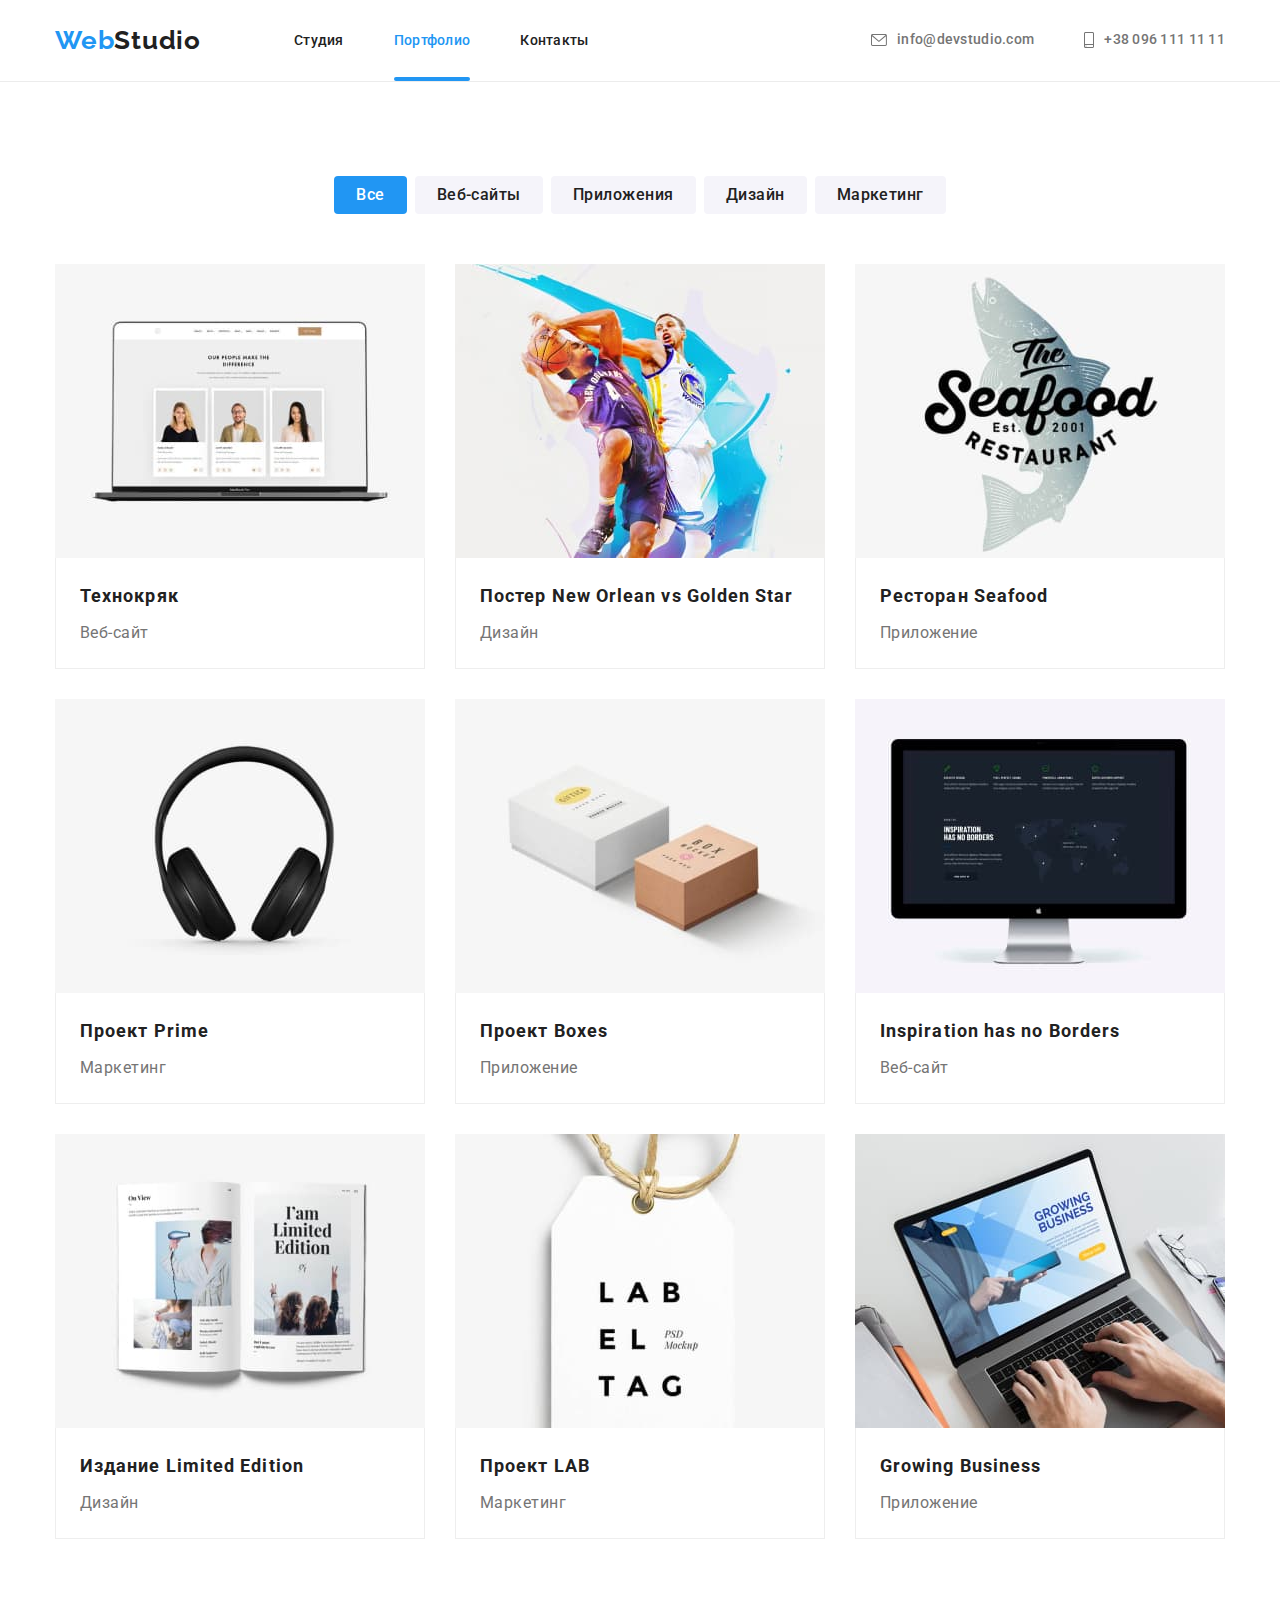
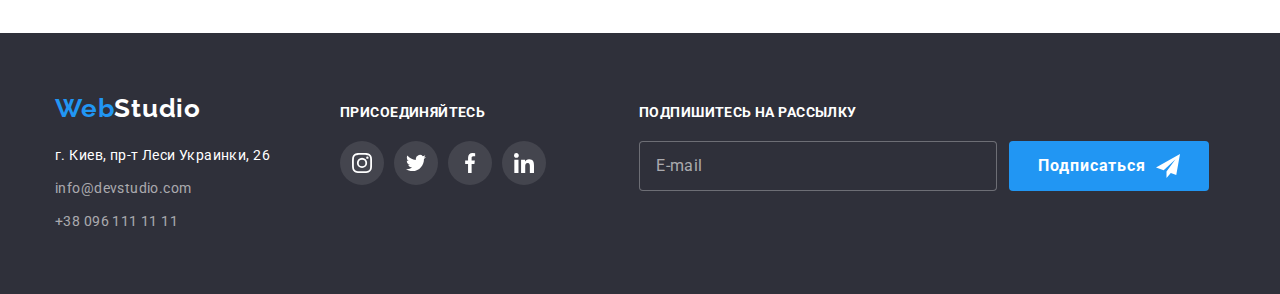
==== portfolio.html @ 1e418000 "Додає БЕМ в хеддер" ====
<!DOCTYPE html>
<html lang="ru">
  <head>
    <meta charset="UTF-8" />
    <meta http-equiv="X-UA-Compatible" content="IE=edge" />
    <meta name="viewport" content="width=device-width, initial-scale=1.0" />
    <link rel="preconnect" href="https://fonts.googleapis.com" />
    <link rel="preconnect" href="https://fonts.gstatic.com" crossorigin />
    <link
      href="https://fonts.googleapis.com/css2?family=Raleway:wght@700&family=Roboto:wght@400;500;700;900&display=swap"
      rel="stylesheet"
    />
    <link
      rel="stylesheet"
      href="https://cdnjs.cloudflare.com/ajax/libs/modern-normalize/1.1.0/modern-normalize.min.css"
    />
    <title>Вебстудия</title>
    <link rel="stylesheet" href="./css/styles.css" />
  </head>
  <body>
    <header class="header">
      <div class="container">
        <a href="./index.html" lang="en" class="logo headerlogo link"
          >Web<span class="logo__text">Studio</span></a
        >
        <nav class="nav">
          <ul class="header-list list">
            <li class="header-list__item">
              <a href="./index.html" class="header-list__link link">Студия</a>
            </li>
            <li class="header-list__item">
              <a href="./portfolio.html" class="header-list__link link current">Портфолио</a>
            </li>
            <li class="header-list__item">
              <a href="" class="header-list__link link">Контакты</a>
            </li>
          </ul>
        </nav>
        <div class="contacts">
          <ul class="contacts-list list">
            <li class="contacts-list__item">
              <a href="mailto:info@devstudio.com" class="contacts-list__link link">
                <svg class="contacts-list__icon" width="16" height="12">
                  <use href="./images/icons.svg#icon-envelope"></use>
                </svg>
                info@devstudio.com</a
              >
            </li>
            <li class="contacts-list__item">
              <a href="tel:+380961111111" class="contacts-list__link link">
                <svg class="contacts-list__icon" width="10" height="16">
                  <use href="./images/icons.svg#icon-smartphone"></use>
                </svg>
                +38 096 111 11 11</a
              >
            </li>
          </ul>
        </div>
      </div>
    </header>
    <main>
      <section class="projects section">
        <div class="container">
          <h1 class="projects-title visually-hidden">Проэкты</h1>
          <ul class="projects-list list">
            <li class="projects-item">
              <button class="projects-button current" type="button">Все</button>
            </li>
            <li class="projects-item">
              <button class="projects-button" type="button">Веб-сайты</button>
            </li>
            <li class="projects-item">
              <button class="projects-button" type="button">Приложения</button>
            </li>
            <li class="projects-item">
              <button class="projects-button" type="button">Дизайн</button>
            </li>
            <li class="projects-item">
              <button class="projects-button" type="button">Маркетинг</button>
            </li>
          </ul>
          <ul class="example-list list">
            <li class="example-item">
              <a href="" class="example-link link">
                <div class="example-thumb">
                  <img class="photo" src="./images/img8.jpg" alt="ноутбук" width="370" />
                  <p class="example-thumb-text">
                    Ресурс предлагает комплексные предложения с разным уровнем функционала и
                    сервисов. Все это позволит посетителю получить исчерпывающие сведения о компании
                    или частном лице.
                  </p>
                </div>
                <div class="photo-title">
                  <h2 class="example-title">Технокряк</h2>
                  <p class="example-text">Веб-сайт</p>
                </div>
              </a>
            </li>
            <li class="example-item">
              <a href="" class="example-link link">
                <div class="example-thumb">
                  <img class="photo" src="./images/img9.jpg" alt="баскетболисты" width="370" />
                  <p class="example-thumb-text">
                    Ресурс предлагает комплексные предложения с разным уровнем функционала и
                    сервисов. Все это позволит посетителю получить исчерпывающие сведения о компании
                    или частном лице.
                  </p>
                </div>
                <div class="photo-title">
                  <h2 class="example-title">Постер New Orlean vs Golden Star</h2>
                  <p class="example-text">Дизайн</p>
                </div>
              </a>
            </li>
            <li class="example-item">
              <a href="" class="example-link link">
                <div class="example-thumb">
                  <img class="photo" src="./images/img10.jpg" alt="логотип ресторана" width="370" />
                  <p class="example-thumb-text">
                    Ресурс предлагает комплексные предложения с разным уровнем функционала и
                    сервисов. Все это позволит посетителю получить исчерпывающие сведения о компании
                    или частном лице.
                  </p>
                </div>
                <div class="photo-title">
                  <h2 class="example-title">Ресторан Seafood</h2>
                  <p class="example-text">Приложение</p>
                </div>
              </a>
            </li>
            <li class="example-item">
              <a href="" class="example-link link">
                <div class="example-thumb">
                  <img class="photo" src="./images/img11.jpg" alt="наушники" width="370" />
                  <p class="example-thumb-text">
                    Ресурс предлагает комплексные предложения с разным уровнем функционала и
                    сервисов. Все это позволит посетителю получить исчерпывающие сведения о компании
                    или частном лице.
                  </p>
                </div>
                <div class="photo-title">
                  <h2 class="example-title">Проект Prime</h2>
                  <p class="example-text">Маркетинг</p>
                </div>
              </a>
            </li>
            <li class="example-item">
              <a href="" class="example-link link">
                <div class="example-thumb">
                  <img class="photo" src="./images/img12.jpg" alt="коробки" width="370" />
                  <p class="example-thumb-text">
                    Ресурс предлагает комплексные предложения с разным уровнем функционала и
                    сервисов. Все это позволит посетителю получить исчерпывающие сведения о компании
                    или частном лице.
                  </p>
                </div>
                <div class="photo-title">
                  <h2 class="example-title">Проект Boxes</h2>
                  <p class="example-text">Приложение</p>
                </div>
              </a>
            </li>
            <li class="example-item">
              <a href="" class="example-link link">
                <div class="example-thumb">
                  <img class="photo" src="./images/img13.jpg" alt="монитор" width="370" />
                  <p class="example-thumb-text">
                    Ресурс предлагает комплексные предложения с разным уровнем функционала и
                    сервисов. Все это позволит посетителю получить исчерпывающие сведения о компании
                    или частном лице.
                  </p>
                </div>
                <div class="photo-title">
                  <h2 class="example-title">Inspiration has no Borders</h2>
                  <p class="example-text">Веб-сайт</p>
                </div>
              </a>
            </li>
            <li class="example-item">
              <a href="" class="example-link link">
                <div class="example-thumb">
                  <img class="photo" src="./images/img14.jpg" alt="журнал" width="370" />
                  <p class="example-thumb-text">
                    Ресурс предлагает комплексные предложения с разным уровнем функционала и
                    сервисов. Все это позволит посетителю получить исчерпывающие сведения о компании
                    или частном лице.
                  </p>
                </div>
                <div class="photo-title">
                  <h2 class="example-title">Издание Limited Edition</h2>
                  <p class="example-text">Дизайн</p>
                </div>
              </a>
            </li>
            <li class="example-item">
              <a href="" class="example-link link">
                <div class="example-thumb">
                  <img class="photo" src="./images/img15.jpg" alt="бирка" width="370" />
                  <p class="example-thumb-text">
                    Ресурс предлагает комплексные предложения с разным уровнем функционала и
                    сервисов. Все это позволит посетителю получить исчерпывающие сведения о компании
                    или частном лице.
                  </p>
                </div>
                <div class="photo-title">
                  <h2 class="example-title">Проект LAB</h2>
                  <p class="example-text">Маркетинг</p>
                </div>
              </a>
            </li>
            <li class="example-item">
              <a href="" class="example-link link">
                <div class="example-thumb">
                  <img
                    class="photo"
                    src="./images/img16.jpg"
                    alt="человек работает за ноутбуком"
                    width="370"
                  />
                  <p class="example-thumb-text">
                    Ресурс предлагает комплексные предложения с разным уровнем функционала и
                    сервисов. Все это позволит посетителю получить исчерпывающие сведения о компании
                    или частном лице.
                  </p>
                </div>
                <div class="photo-title">
                  <h2 class="example-title">Growing Business</h2>
                  <p class="example-text">Приложение</p>
                </div>
              </a>
            </li>
          </ul>
        </div>
      </section>
    </main>
    <footer class="footer">
      <div class="container footerflex">
        <div class="footer-contacts">
          <a href="./index.html" lang="en" class="logo link"
            >Web<span class="footer-studio">Studio</span></a
          >
          <address class="address">
            <ul class="address-list list">
              <li class="address-item">
                <a
                  href="https://goo.gl/maps/AvHcMsAXRG9aYV4q9"
                  target="_blank"
                  rel="noopener noreferrer"
                  class="address-link link"
                  >г. Киев, пр-т Леси Украинки, 26</a
                >
              </li>
              <li class="address-item">
                <a href="mailto:info@devstudio.com" class="address-mail link">info@devstudio.com</a>
              </li>
              <li class="address-item">
                <a href="tel:+380961111111" class="address-tel link">+38 096 111 11 11</a>
              </li>
            </ul>
          </address>
        </div>
        <div class="footer-social">
          <h2 class="footer-title">Присоединяйтесь</h2>
          <ul class="footer-list list">
            <li class="footer-item">
              <a href="" class="footer-link link">
                <svg class="social-icon" width="20" height="20">
                  <use href="./images/icons.svg#icon-instagram"></use>
                </svg>
              </a>
            </li>
            <li class="social-item">
              <a href="" class="footer-link link">
                <svg class="social-icon" width="20" height="20">
                  <use href="./images/icons.svg#icon-twitter"></use>
                </svg>
              </a>
            </li>
            <li class="social-item">
              <a href="" class="footer-link link">
                <svg class="social-icon" width="20" height="20">
                  <use href="./images/icons.svg#icon-facebook"></use>
                </svg>
              </a>
            </li>
            <li class="social-item">
              <a href="" class="footer-link link">
                <svg class="social-icon" width="20" height="20">
                  <use href="./images/icons.svg#icon-linkedin"></use>
                </svg>
              </a>
            </li>
          </ul>
        </div>
        <div class="footer-subscribe">
          <p class="subscribe-title">Подпишитесь на рассылку</p>
          <form class="subscribe-form">
            <label for="user_email"></label>
            <input
              type="email"
              name="email"
              id="user_email"
              placeholder="E-mail"
              class="subscribe-input"
            />
            <button type="submit" class="subscribe-button">
              Подписаться
              <svg class="subscribe-icon" width="24" height="24">
                <use href="./images/icons.svg#icon-send"></use>
              </svg>
            </button>
          </form>
        </div>
      </div>
    </footer>
  </body>
</html>
---- css/styles.css ----
/*---------------Стили Cтудия---------------*/
:root {
  --title-text-color: #212121;
  --primary-text-color: #757575;
  --accent-color: #2196f3;
  --secondary-accent-color: #188ce8;
  --primary-background-color: #e5e5e5;
  --secondary-background-color: #ffffff;
  --accent-background-color: #2f303a;
  --secondary-accent-background-color: #f5f4fa;
  --header-border-color: #ececec;
  --portfolio-border-color: #eeeeee;
  --social-icon-color: #afb1b8;
  --transition-color: color 250ms cubic-bezier(0.4, 0, 0.2, 1);
  --transition-background-color: background-color 250ms cubic-bezier(0.4, 0, 0.2, 1);
  --transition: color 250ms cubic-bezier(0.4, 0, 0.2, 1),
    background-color 250ms cubic-bezier(0.4, 0, 0.2, 1);
}

body {
  font-family: Roboto, sans-serif;
  background-color: var(--secondary-background-color);
  color: var(--title-text-color);
  font-size: 14px;
}

h1,
h2,
h3,
h4,
h5,
h6,
p {
  margin: 0;
}

ul,
ol {
  margin: 0;
  padding-left: 0;
}

.visually-hidden {
  position: absolute;
  white-space: nowrap;
  width: 1px;
  height: 1px;
  overflow: hidden;
  border: 0;
  padding: 0;
  clip: rect(0 0 0 0);
  clip-path: inset(50%);
  margin: -1px;
}

.link {
  text-decoration: none;
}

.list {
  list-style: none;
}

.container {
  margin: 0 auto;
  width: 1200px;
  padding-right: 15px;
  padding-left: 15px;
}

.section {
  padding-top: 94px;
  padding-bottom: 94px;
}

.nopadding {
  padding-bottom: 0;
}

/*----------------------Header-------------------------*/

.header {
  background-color: var(--secondary-background-color);
  border-bottom: 1px solid var(--header-border-color);
}

.header .container {
  display: flex;
  align-items: center;
}

.logo {
  font-family: Raleway, sans-serif;
  font-weight: 700;
  font-size: 26px;
  line-height: 1.19;
  letter-spacing: 0.03em;
  color: var(--accent-color);
}

.headerlogo {
  padding-top: 25px;
  padding-bottom: 25px;
  margin-right: 93px;
}

.logo__text {
  color: var(--title-text-color);
}

.header-list {
  display: flex;
  align-items: center;
}

.header-list__link {
  font-weight: 500;
  line-height: 1.14;
  letter-spacing: 0.02em;
  padding: 32px 0;
  color: var(--title-text-color);
  transition: var(--transition);
}

.header-list__link:hover,
.header-list__link:focus {
  color: var(--accent-color);
}

.header-list .current {
  color: var(--accent-color);
}

.header-list__item:not(:last-child) {
  margin-right: 50px;
}

.header-list__link {
  position: relative;
}

.header-list__link.current::after {
  content: '';
  position: absolute;
  left: 0;
  bottom: -1px;
  display: block;
  width: 100%;
  height: 4px;
  border-radius: 2px;
  background-color: var(--title-text-color);
  transition: var(--transition-background-color);
}

.header-list__link:hover::after,
.header-list__link:focus::after {
  background-color: var(--accent-color);
}

.header-list__link.current::after {
  background-color: var(--accent-color);
}

.contacts {
  margin-left: auto;
}

.contacts-list {
  display: flex;
  align-items: center;
}

.contacts-list__item:not(:last-child) {
  margin-right: 50px;
}

.contacts-list__link {
  display: flex;
  align-items: center;
  font-weight: 500;
  line-height: 1.14;
  letter-spacing: 0.02em;
  padding: 32px 0;
  color: var(--primary-text-color);
  transition: var(--transition);
}

.contacts-list__link:hover,
.contacts-list__link:focus {
  color: var(--accent-color);
}

.contacts-list__icon {
  display: block;
  margin-right: 10px;
  fill: currentColor;
}

/*-------------------------Hero------------------------*/
.hero {
  background-color: var(--accent-background-color);
  padding-top: 200px;
  padding-bottom: 200px;
  height: 600px;
  max-width: 1600px;
  background-image: linear-gradient(to right, rgba(47, 48, 58, 0.4), rgba(47, 48, 58, 0.4)),
    url(../images/hero.jpg);
  background-repeat: no-repeat;
  background-position: center;
  background-size: cover;
  margin: 0 auto;
}

.hero-title {
  font-weight: 900;
  font-size: 44px;
  line-height: 1.36;
  text-align: center;
  letter-spacing: 0.06em;
  text-transform: uppercase;
  color: var(--secondary-background-color);
  margin-bottom: 30px;
}

.hero-button {
  font-family: inherit;
  font-weight: 700;
  font-size: 16px;
  line-height: 1.88;
  letter-spacing: 0.06em;
  cursor: pointer;
  color: var(--secondary-background-color);
  background-color: var(--accent-color);
  padding: 10px 32px;
  border: 0;
  border-radius: 4px;
  box-shadow: 0px 4px 4px rgba(0, 0, 0, 0.15);
  margin: 0 auto;
  display: block;
  transition: var(--transition);
}

.hero-button:hover,
.hero-button:focus {
  background-color: var(--secondary-accent-color);
}

/*--------Benefits--------*/

.benefits-list {
  display: flex;
  align-items: center;
}

.box-icon {
  width: 100%;
  height: 120px;
  background-color: var(--secondary-accent-background-color);
  border-radius: 4px;
  margin-bottom: 30px;
  display: flex;
  justify-content: center;
  align-items: center;
}

.benefits-item:not(:last-child) {
  margin-right: 30px;
}

.benefits-subtitle {
  font-weight: 700;
  line-height: 1.14;
  letter-spacing: 0.03em;
  text-transform: uppercase;
  color: var(--title-text-color);
  margin-bottom: 10px;
}

.benefits-list .text {
  line-height: 1.71;
  letter-spacing: 0.03em;
  color: var(--primary-text-color);
  width: 270px;
}

/*--------Чем мы занимаемся--------*/

.services-title,
.team-title,
.clients-title {
  font-weight: 700;
  font-size: 36px;
  line-height: 1.16;
  text-align: center;
  letter-spacing: 0.03em;
  color: var(--title-text-color);
  margin-bottom: 50px;
}

.services-list {
  display: flex;
}

.services-item:not(:last-child) {
  margin-right: 30px;
}

.services-item {
  position: relative;
  display: flex;
}

.services-text {
  display: flex;
  position: absolute;
  bottom: 0;
  left: 0;
  width: 100%;
  height: 70px;
  font-weight: 700;
  font-size: 14px;
  line-height: 1.14;
  text-align: center;
  letter-spacing: 0.03em;
  text-transform: uppercase;
  align-items: center;
  justify-content: center;
  color: var(--secondary-background-color);
  background-color: rgba(47, 48, 58, 0.8);
}

/*------------------------Наша команда---------------------*/

.team {
  background-color: var(--secondary-accent-background-color);
}

.team-list {
  background-color: var(--secondary-accent-background-color);
  display: flex;
}

.photo-subtitle {
  padding-top: 30px;
  padding-bottom: 30px;
  font-size: 16px;
  line-height: 1.19;
  text-align: center;
  letter-spacing: 0.03em;
}

.team-list .team-subtitle {
  font-weight: 500;
  color: var(--title-text-color);
  margin-bottom: 10px;
}

.team-list .text {
  color: var(--primary-text-color);
}

.team-item {
  background-color: var(--secondary-background-color);
  box-shadow: 0px 1px 3px rgba(0, 0, 0, 0.12), 0px 1px 1px rgba(0, 0, 0, 0.14),
    0px 2px 1px rgba(0, 0, 0, 0.2);
  border-radius: 0px 0px 4px 4px;
  border: 1px solid var(--primary-background-color);
}

.team-item:not(:last-child) {
  margin-right: 30px;
}

.team-social {
  display: flex;
  align-items: center;
  justify-content: center;
  margin-top: 16px;
}

.social-item:not(:last-child) {
  margin-right: 10px;
}

.social-link {
  display: flex;
  align-items: center;
  justify-content: center;
  width: 44px;
  height: 44px;
  border-radius: 50%;
  background-color: var(--secondary-background-color);
  color: var(--social-icon-color);
  transition: var(--transition);
}

.social-link:hover,
.social-link:focus {
  background-color: var(--accent-color);
  color: var(--secondary-background-color);
}

.social-icon {
  fill: currentColor;
}
/*------------------------Clients-------------------------*/

.clients-list {
  display: flex;
  align-items: center;
  justify-content: center;
}

.clients-link {
  display: flex;
  align-items: center;
  justify-content: center;
  width: 170px;
  height: 92px;
  border: 1px solid var(--social-icon-color);
  border-radius: 4px;
  color: var(--social-icon-color);
  transition: color 250ms cubic-bezier(0.4, 0, 0.2, 1),
    border-color 250ms cubic-bezier(0.4, 0, 0.2, 1);
}

.clients-link:hover,
.clients-link:focus {
  border-color: var(--accent-color);
  color: var(--accent-color);
}

.clients-icon {
  fill: currentColor;
}

.clients-item:not(:last-child) {
  margin-right: 30px;
}
/*--------------------Footer---------------------*/

.footer {
  padding-top: 60px;
  padding-bottom: 60px;
  background-color: var(--accent-background-color);
}

.footer-studio {
  color: var(--secondary-background-color);
}

.address {
  font-style: normal;
  font-weight: 400;
  line-height: 1.71;
  letter-spacing: 0.03em;
}

.address-list {
  margin-top: 20px;
  display: flex;
  flex-direction: column;
}

.address-item:not(:last-child) {
  margin-bottom: 9px;
}

.address-list .address-link {
  color: var(--secondary-background-color);
}

.address-mail,
.address-tel {
  color: rgba(255, 255, 255, 0.6);
  transition: var(--transition);
}

.address-mail:hover,
.address-mail:focus,
.address-tel:hover,
.address-tel:focus {
  color: var(--accent-color);
}

.footerflex {
  align-items: baseline;
  display: flex;
}

.footer-social {
  padding-left: 70px;
}

.footer-title,
.subscribe-title {
  font-weight: 700;
  font-size: 14px;
  line-height: 1.14;
  letter-spacing: 0.03em;
  text-transform: uppercase;
  margin-bottom: 20px;
  color: var(--secondary-background-color);
}

.footer-list {
  display: flex;
}

.footer-item:not(:last-child) {
  margin-right: 10px;
}

.footer-link {
  display: flex;
  align-items: center;
  justify-content: center;
  width: 44px;
  height: 44px;
  border-radius: 50%;
  background: rgba(255, 255, 255, 0.1);
  color: var(--secondary-background-color);
  transition: var(--transition);
}

.footer-link:hover,
.footer-link:focus {
  background-color: var(--accent-color);
}

.subscribe-title {
  display: block;
}

.subscribe-form {
  display: flex;
}

.footer-subscribe {
  padding-left: 93px;
}

.subscribe-input {
  width: 358px;
  height: 50px;
  border: 1px solid rgba(255, 255, 255, 0.3);
  border-radius: 4px;
  background-color: var(--accent-background-color);
  padding: 15px 16px;
  color: var(--secondary-background-color);
  transition: border-color 250ms cubic-bezier(0.4, 0, 0.2, 1);
  outline: none;
}

.subscribe-input:hover,
.subscribe-input:focus {
  border-color: var(--accent-color);
}
.subscribe-input::placeholder {
  font-weight: 400;
  font-size: 16px;
  line-height: 1.25;
  letter-spacing: 0.03em;
  color: rgba(255, 255, 255, 0.6);
}

.subscribe-button {
  display: flex;
  align-items: center;
  justify-content: center;
  text-align: center;
  padding: 10px 28px;
  width: 200px;
  height: 50px;
  margin-left: 12px;
  background-color: var(--accent-color);
  border-radius: 4px;
  border: none;
  font-weight: 700;
  font-size: 16px;
  line-height: 1.88;
  letter-spacing: 0.06em;
  cursor: pointer;
  color: var(--secondary-background-color);
  transition: color 250ms cubic-bezier(0.4, 0, 0.2, 1),
    background-color 250ms cubic-bezier(0.4, 0, 0.2, 1),
    box-shadow 250ms cubic-bezier(0.4, 0, 0.2, 1);
  fill: var(--secondary-background-color);
}

.subscribe-button:hover,
.subscribe-button:focus {
  background-color: var(--secondary-background-color);
  color: var(--accent-color);
  box-shadow: 0px 4px 4px rgba(0, 0, 0, 0.15);
}

.subscribe-icon {
  margin-left: 10px;
  fill: currentColor;
}

.backdrop {
  width: 100%;
  height: 100%;
  background-color: rgba(0, 0, 0, 0.2);
  position: fixed;
  top: 0;
  transition: opacity 250ms cubic-bezier(0.4, 0, 0.2, 1),
    visibility 250ms cubic-bezier(0.4, 0, 0.2, 1);
}

.backdrop.is-hidden .modal {
  transform: translate(-50%, -50%) scale(0);
}

.modal {
  position: absolute;
  padding: 40px;
  top: 50%;
  left: 50%;
  min-width: 528px;
  min-height: 581px;
  background-color: var(--secondary-background-color);
  box-shadow: 0px 1px 3px rgba(0, 0, 0, 0.12), 0px 1px 1px rgba(0, 0, 0, 0.14),
    0px 2px 1px rgba(0, 0, 0, 0.2);
  border-radius: 4px;
  transform: translate(-50%, -50%) scale(1);
  transition: transform 250ms cubic-bezier(0.4, 0, 0.2, 1);
}

.modal-close-button {
  display: flex;
  position: absolute;
  top: 8px;
  right: 8px;
  width: 30px;
  height: 30px;
  border-radius: 50%;
  border: 1px solid rgba(0, 0, 0, 0.1);
  background-color: var(--secondary-background-color);
  cursor: pointer;
  align-items: center;
  justify-content: center;
  transition: fill 250ms cubic-bezier(0.4, 0, 0.2, 1);
}

.modal-close-button:hover,
.modal-close-button:focus {
  fill: var(--accent-color);
}

.modal-title {
  margin-bottom: 12px;
  font-weight: 700;
  font-size: 20px;
  line-height: 1.15;
  text-align: center;
  letter-spacing: 0.03em;
  color: var(--title-text-color);
}

.modal-field {
  margin-bottom: 10px;
}

.modal-label {
  display: block;
  font-weight: 400;
  font-size: 12px;
  line-height: 1.17;
  letter-spacing: 0.01em;
  color: var(--primary-text-color);
  margin-bottom: 4px;
}

.input-wrap {
  position: relative;
}

.modal-input {
  width: 100%;
  height: 40px;
  border: 1px solid rgba(33, 33, 33, 0.2);
  border-radius: 4px;
  padding: 12px 12px 12px 42px;
  outline: none;
  transition: border-color 250ms cubic-bezier(0.4, 0, 0.2, 1);
}

.modal-icon {
  position: absolute;
  top: 50%;
  left: 12px;
  transform: translateY(-50%);
  transition: fill 250ms cubic-bezier(0.4, 0, 0.2, 1);
}

.modal-input:hover,
.modal-input:focus {
  border-color: var(--accent-color);
}

.modal-input:hover + .modal-icon,
.modal-input:focus + .modal-icon {
  border-color: var(--accent-color);
  fill: var(--accent-color);
}

.modal-textarea {
  width: 100%;
  height: 120px;
  padding: 12px 16px;
  margin-bottom: 20px;
  resize: none;
  border: 1px solid rgba(33, 33, 33, 0.2);
  border-radius: 4px;
  outline: none;
  transition: border-color 250ms cubic-bezier(0.4, 0, 0.2, 1);
}

.modal-textarea::placeholder {
  font-weight: 400;
  font-size: 12px;
  line-height: 1.14;
  letter-spacing: 0.01em;
  color: rgba(117, 117, 117, 0.5);
}

.modal-textarea:hover,
.modal-textarea:focus {
  border-color: var(--accent-color);
}

.modal-button {
  display: block;
  margin: 0 auto;
  text-align: center;
  padding: 10px 56px;
  width: 200px;
  height: 50px;
  background-color: var(--accent-color);
  border-radius: 4px;
  border: none;
  font-weight: 700;
  font-size: 16px;
  line-height: 1.88;
  letter-spacing: 0.06em;
  cursor: pointer;
  color: var(--secondary-background-color);
  box-shadow: 0px 4px 4px rgba(0, 0, 0, 0.15);
  transition: color 250ms cubic-bezier(0.4, 0, 0.2, 1),
    background-color 250ms cubic-bezier(0.4, 0, 0.2, 1),
    box-shadow 250ms cubic-bezier(0.4, 0, 0.2, 1);
}

.modal-button:hover,
.modal-button:focus {
  background-color: var(--secondary-accent-color);
  box-shadow: 0px 4px 4px rgba(0, 0, 0, 0.25);
}

.checkbox-label {
  display: flex;
  align-items: center;
  justify-content: center;
  font-weight: 400;
  font-size: 14px;
  line-height: 1.71;
  letter-spacing: 0.03em;
  color: var(--primary-text-color);
  margin-bottom: 30px;
}

.checkbox-input:checked + .checkbox-label .checkbox-icon {
  background-color: var(--accent-color);
  border: none;
  fill: var(--secondary-background-color);
}

.checkbox-span {
  display: flex;
  align-items: center;
  justify-content: center;
  width: 16px;
  height: 15px;
  margin-right: 8px;
}

.checkbox-icon {
  width: 100%;
  height: 100%;
  border: 2px solid var(--title-text-color);
  border-radius: 3px;
  fill: transparent;
}

.modal-link {
  font-weight: 400;
  font-size: 14px;
  line-height: 1.71;
  letter-spacing: 0.03em;
  color: var(--accent-color);
  margin-left: 4px;
  text-decoration: underline;
}

.is-hidden {
  visibility: hidden;
  opacity: 0;
  pointer-events: none;
}
/*---------------Стили Портфолио---------------*/

.projects-list {
  display: flex;
  justify-content: center;
  margin-bottom: 50px;
}

.projects-item:not(:last-child) {
  margin-right: 8px;
}

.projects-button {
  font-family: inherit;
  font-weight: 500;
  font-size: 16px;
  line-height: 1.62;
  align-items: center;
  text-align: center;
  letter-spacing: 0.03em;
  cursor: pointer;
  padding: 6px 22px;
  border: 0;
  border-radius: 4px;
  color: var(--title-text-color);
  background-color: var(--secondary-accent-background-color);
  transition: color 250ms cubic-bezier(0.4, 0, 0.2, 1),
    background-color 250ms cubic-bezier(0.4, 0, 0.2, 1),
    box-shadow 250ms cubic-bezier(0.4, 0, 0.2, 1);
}

.projects-button.current {
  color: var(--secondary-background-color);
  background-color: var(--accent-color);
}

.projects-button:hover,
.projects-button:focus {
  color: var(--secondary-background-color);
  background-color: var(--accent-color);
  box-shadow: 0px 3px 1px rgba(0, 0, 0, 0.1), 0px 1px 2px rgba(0, 0, 0, 0.08),
    0px 2px 2px rgba(0, 0, 0, 0.12);
}

.example-list {
  display: flex;
  flex-wrap: wrap;
  margin-left: -30px;
  margin-bottom: -30px;
  background-color: var(--secondary-background-color);
}

.example-link {
  display: block;
  transition: box-shadow 250ms cubic-bezier(0.4, 0, 0.2, 1);
}

.example-thumb {
  position: relative;
  overflow: hidden;
}

.example-thumb-text {
  position: absolute;
  top: 0;
  padding: 63px 24px;
  height: 100%;
  font-weight: 400;
  font-size: 18px;
  line-height: 1.56;
  letter-spacing: 0.03em;
  color: var(--secondary-background-color);
  background-color: rgba(33, 150, 243, 0.9);
  transform: translateY(100%);
  transition: transform 250ms cubic-bezier(0.4, 0, 0.2, 1);
}

.example-link:hover .example-thumb-text,
.example-link:focus .example-thumb-text {
  transform: translateY(0);
}

.example-link:hover,
.example-link:focus {
  box-shadow: 0px 1px 1px rgba(0, 0, 0, 0.12), 0px 4px 4px rgba(0, 0, 0, 0.06),
    1px 4px 6px rgba(0, 0, 0, 0.16);
}

.example-item {
  flex-basis: calc((100-90px) / 3);
  margin-left: 30px;
  margin-bottom: 30px;
}

.example-list .example-title {
  font-weight: 700;
  font-size: 18px;
  line-height: 2;
  letter-spacing: 0.06em;
  color: var(--title-text-color);
}

.example-list .example-text {
  font-size: 16px;
  line-height: 1.88;
  letter-spacing: 0.03em;
  margin-top: 4px;
  color: var(--primary-text-color);
}

.photo-title {
  padding: 20px 24px;
  border-left: 1px solid var(--portfolio-border-color);
  border-bottom: 1px solid var(--portfolio-border-color);
  border-right: 1px solid var(--portfolio-border-color);
}

.photo {
  display: block;
}
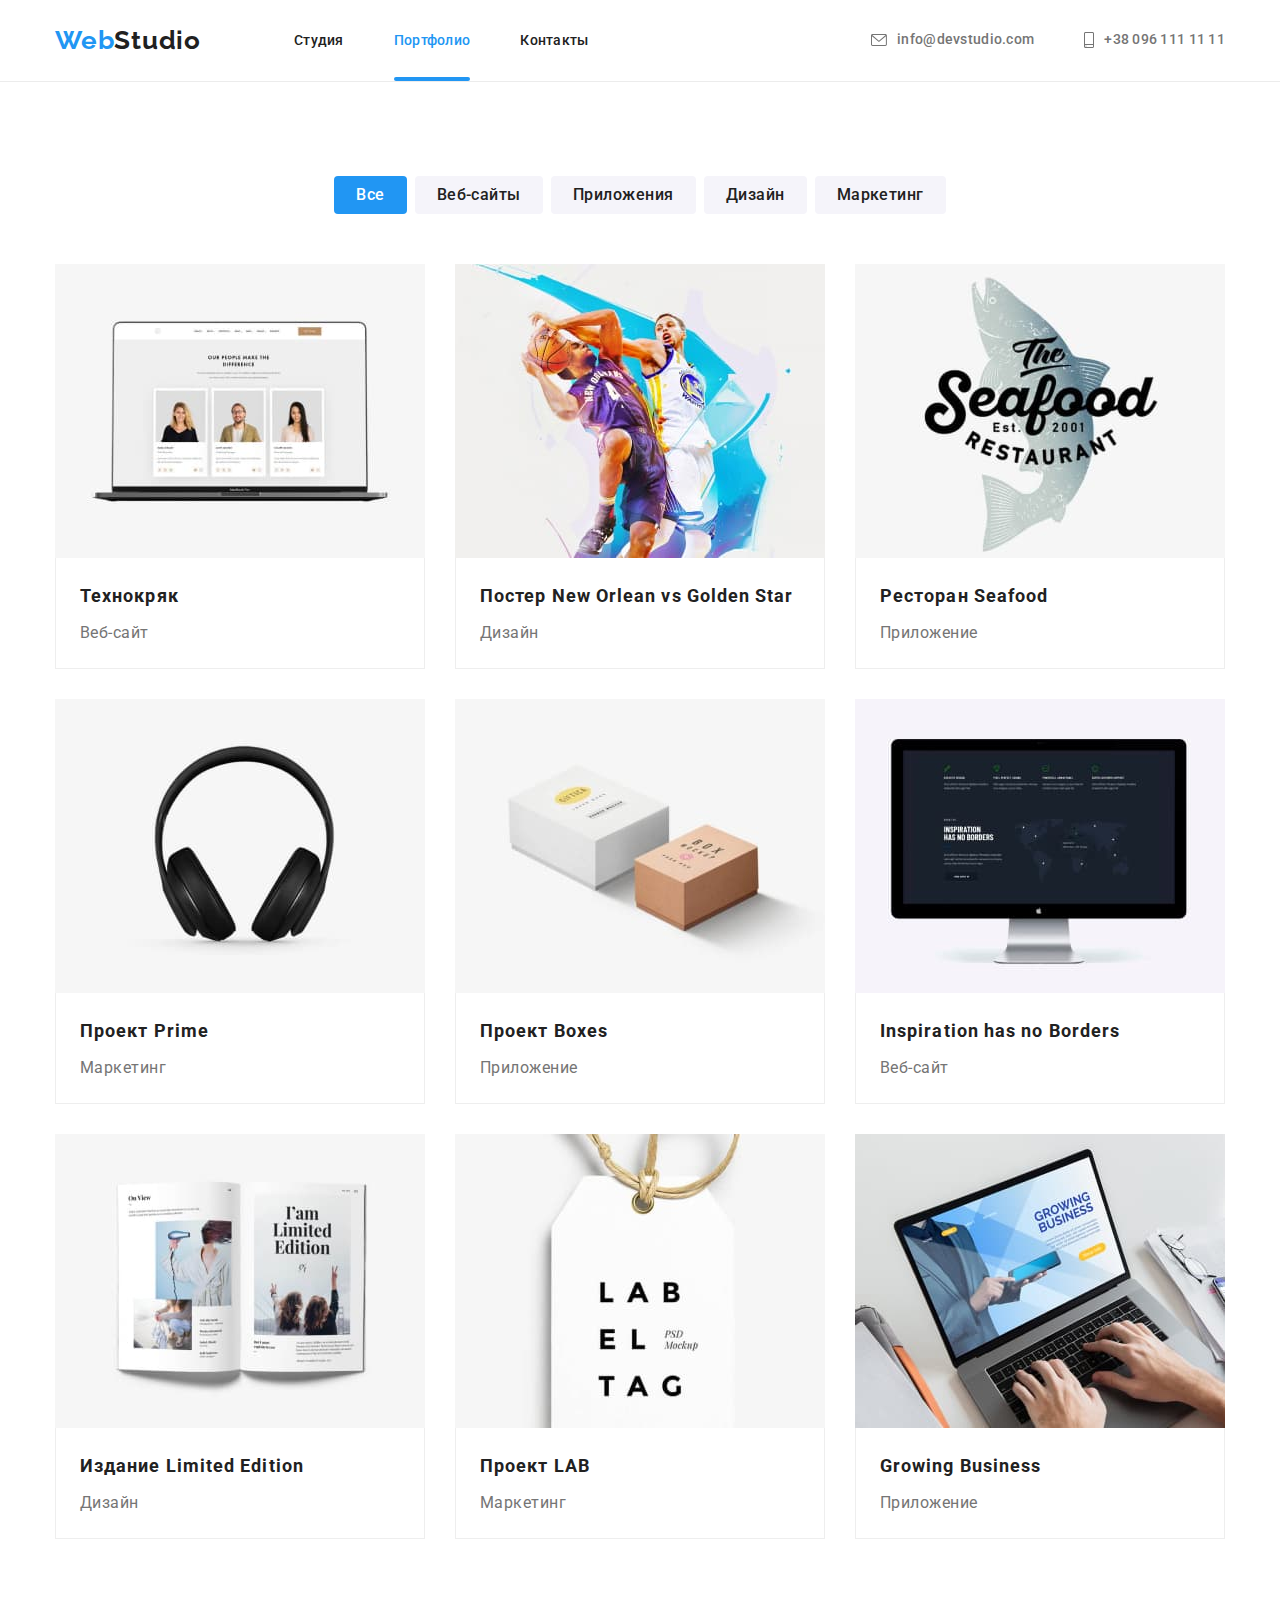
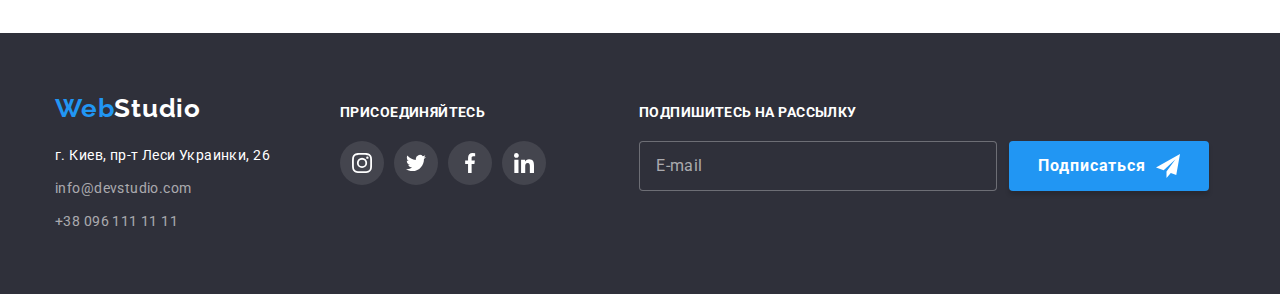
==== commit a5c7c5dc: "Додає підклас кнопки" ====
--- a/portfolio.html
+++ b/portfolio.html
@@ -20,7 +20,7 @@
   <body>
     <header class="header">
       <div class="container">
-        <a href="./index.html" lang="en" class="logo headerlogo link"
+        <a href="./index.html" lang="en" class="logo header__logo link"
           >Web<span class="logo__text">Studio</span></a
         >
         <nav class="nav">
@@ -303,7 +303,7 @@
               placeholder="E-mail"
               class="subscribe-input"
             />
-            <button type="submit" class="subscribe-button">
+            <button type="submit" class="button subscribe-button">
               Подписаться
               <svg class="subscribe-icon" width="24" height="24">
                 <use href="./images/icons.svg#icon-send"></use>
--- a/css/styles.css
+++ b/css/styles.css
@@ -73,8 +73,20 @@
   padding-bottom: 94px;
 }
 
-.nopadding {
-  padding-bottom: 0;
+.button {
+  width: 200px;
+  height: 50px;
+  text-align: center;
+  font-weight: 700;
+  font-size: 16px;
+  line-height: 1.88;
+  letter-spacing: 0.06em;
+  cursor: pointer;
+  color: var(--secondary-background-color);
+  background-color: var(--accent-color);
+  border: none;
+  border-radius: 4px;
+  box-shadow: 0px 4px 4px rgba(0, 0, 0, 0.15);
 }
 
 /*----------------------Header-------------------------*/
@@ -98,7 +110,7 @@
   color: var(--accent-color);
 }
 
-.headerlogo {
+.header__logo {
   padding-top: 25px;
   padding-bottom: 25px;
   margin-right: 93px;
@@ -208,10 +220,9 @@
   background-repeat: no-repeat;
   background-position: center;
   background-size: cover;
-  margin: 0 auto;
-}
-
-.hero-title {
+}
+
+.hero__title {
   font-weight: 900;
   font-size: 44px;
   line-height: 1.36;
@@ -222,30 +233,24 @@
   margin-bottom: 30px;
 }
 
-.hero-button {
-  font-family: inherit;
-  font-weight: 700;
-  font-size: 16px;
-  line-height: 1.88;
-  letter-spacing: 0.06em;
-  cursor: pointer;
-  color: var(--secondary-background-color);
-  background-color: var(--accent-color);
-  padding: 10px 32px;
-  border: 0;
-  border-radius: 4px;
-  box-shadow: 0px 4px 4px rgba(0, 0, 0, 0.15);
+.hero__button {
+  padding: 0;
   margin: 0 auto;
   display: block;
-  transition: var(--transition);
-}
-
-.hero-button:hover,
-.hero-button:focus {
+  transition: background-color 250ms cubic-bezier(0.4, 0, 0.2, 1),
+    box-shadow 250ms cubic-bezier(0.4, 0, 0.2, 1);
+}
+
+.hero__button:hover,
+.hero__button:focus {
   background-color: var(--secondary-accent-color);
-}
-
-/*--------Benefits--------*/
+  box-shadow: 0px 4px 4px rgba(0, 0, 0, 0.25);
+}
+
+/*--------------------Benefits------------------------*/
+.benefits {
+  padding-bottom: 0;
+}
 
 .benefits-list {
   display: flex;
@@ -568,20 +573,8 @@
   display: flex;
   align-items: center;
   justify-content: center;
-  text-align: center;
   padding: 10px 28px;
-  width: 200px;
-  height: 50px;
   margin-left: 12px;
-  background-color: var(--accent-color);
-  border-radius: 4px;
-  border: none;
-  font-weight: 700;
-  font-size: 16px;
-  line-height: 1.88;
-  letter-spacing: 0.06em;
-  cursor: pointer;
-  color: var(--secondary-background-color);
   transition: color 250ms cubic-bezier(0.4, 0, 0.2, 1),
     background-color 250ms cubic-bezier(0.4, 0, 0.2, 1),
     box-shadow 250ms cubic-bezier(0.4, 0, 0.2, 1);
@@ -592,7 +585,7 @@
 .subscribe-button:focus {
   background-color: var(--secondary-background-color);
   color: var(--accent-color);
-  box-shadow: 0px 4px 4px rgba(0, 0, 0, 0.15);
+  box-shadow: 0px 4px 4px rgba(0, 0, 0, 0.25);
 }
 
 .subscribe-icon {
@@ -735,20 +728,7 @@
 .modal-button {
   display: block;
   margin: 0 auto;
-  text-align: center;
   padding: 10px 56px;
-  width: 200px;
-  height: 50px;
-  background-color: var(--accent-color);
-  border-radius: 4px;
-  border: none;
-  font-weight: 700;
-  font-size: 16px;
-  line-height: 1.88;
-  letter-spacing: 0.06em;
-  cursor: pointer;
-  color: var(--secondary-background-color);
-  box-shadow: 0px 4px 4px rgba(0, 0, 0, 0.15);
   transition: color 250ms cubic-bezier(0.4, 0, 0.2, 1),
     background-color 250ms cubic-bezier(0.4, 0, 0.2, 1),
     box-shadow 250ms cubic-bezier(0.4, 0, 0.2, 1);
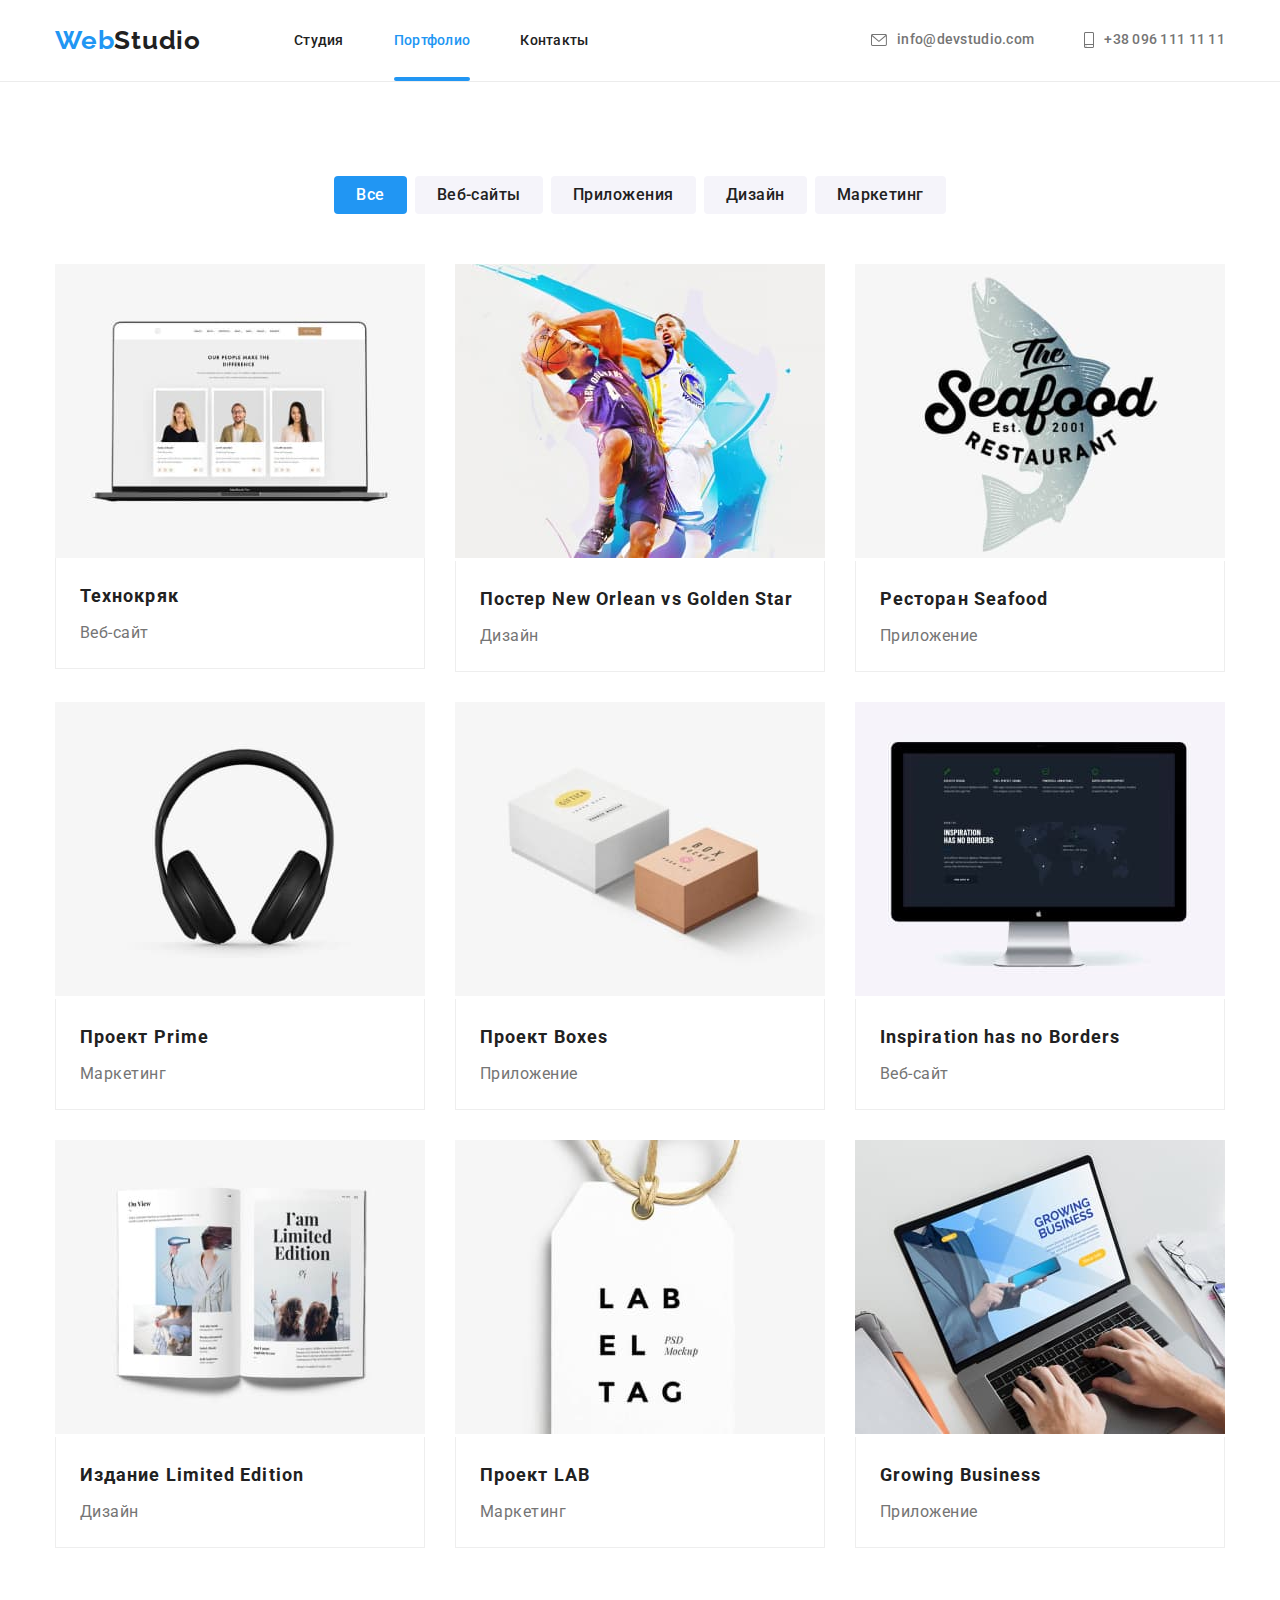
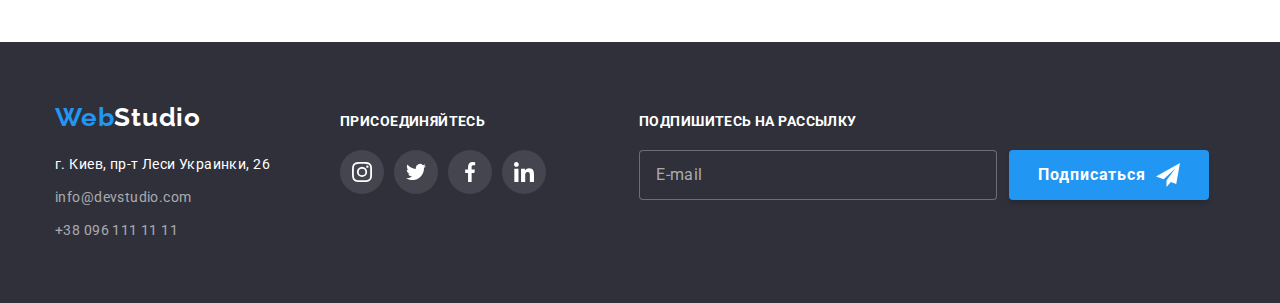
==== commit efe24a1e: "Додає БЕМ в Портфоліо" ====
--- a/portfolio.html
+++ b/portfolio.html
@@ -21,7 +21,7 @@
     <header class="header">
       <div class="container">
         <a href="./index.html" lang="en" class="logo header__logo link"
-          >Web<span class="logo__text">Studio</span></a
+          >Web<span class="logo__text-header">Studio</span></a
         >
         <nav class="nav">
           <ul class="header-list list">
@@ -61,171 +61,176 @@
     <main>
       <section class="projects section">
         <div class="container">
-          <h1 class="projects-title visually-hidden">Проэкты</h1>
-          <ul class="projects-list list">
-            <li class="projects-item">
+          <h1 class="projects__title visually-hidden">Проэкты</h1>
+          <ul class="projects__list list">
+            <li class="projects__item">
               <button class="projects-button current" type="button">Все</button>
             </li>
-            <li class="projects-item">
+            <li class="projects__item">
               <button class="projects-button" type="button">Веб-сайты</button>
             </li>
-            <li class="projects-item">
+            <li class="projects__item">
               <button class="projects-button" type="button">Приложения</button>
             </li>
-            <li class="projects-item">
+            <li class="projects__item">
               <button class="projects-button" type="button">Дизайн</button>
             </li>
-            <li class="projects-item">
+            <li class="projects__item">
               <button class="projects-button" type="button">Маркетинг</button>
             </li>
           </ul>
           <ul class="example-list list">
-            <li class="example-item">
-              <a href="" class="example-link link">
-                <div class="example-thumb">
-                  <img class="photo" src="./images/img8.jpg" alt="ноутбук" width="370" />
-                  <p class="example-thumb-text">
-                    Ресурс предлагает комплексные предложения с разным уровнем функционала и
-                    сервисов. Все это позволит посетителю получить исчерпывающие сведения о компании
-                    или частном лице.
-                  </p>
-                </div>
-                <div class="photo-title">
-                  <h2 class="example-title">Технокряк</h2>
-                  <p class="example-text">Веб-сайт</p>
-                </div>
-              </a>
-            </li>
-            <li class="example-item">
-              <a href="" class="example-link link">
-                <div class="example-thumb">
+            <li class="example-list__item">
+              <a href="" class="example-link link">
+                <div class="example-link__thumb">
+                  <img
+                    class="example-link__photo"
+                    src="./images/img8.jpg"
+                    alt="ноутбук"
+                    width="370"
+                  />
+                  <p class="example-link__thumb-text">
+                    Ресурс предлагает комплексные предложения с разным уровнем функционала и
+                    сервисов. Все это позволит посетителю получить исчерпывающие сведения о компании
+                    или частном лице.
+                  </p>
+                </div>
+                <div class="example-link__photo-title">
+                  <h2 class="example-link__title">Технокряк</h2>
+                  <p class="example-link__text">Веб-сайт</p>
+                </div>
+              </a>
+            </li>
+            <li class="example-list__item">
+              <a href="" class="example-link link">
+                <div class="example-link__thumb">
                   <img class="photo" src="./images/img9.jpg" alt="баскетболисты" width="370" />
-                  <p class="example-thumb-text">
-                    Ресурс предлагает комплексные предложения с разным уровнем функционала и
-                    сервисов. Все это позволит посетителю получить исчерпывающие сведения о компании
-                    или частном лице.
-                  </p>
-                </div>
-                <div class="photo-title">
-                  <h2 class="example-title">Постер New Orlean vs Golden Star</h2>
-                  <p class="example-text">Дизайн</p>
-                </div>
-              </a>
-            </li>
-            <li class="example-item">
-              <a href="" class="example-link link">
-                <div class="example-thumb">
+                  <p class="example-link__thumb-text">
+                    Ресурс предлагает комплексные предложения с разным уровнем функционала и
+                    сервисов. Все это позволит посетителю получить исчерпывающие сведения о компании
+                    или частном лице.
+                  </p>
+                </div>
+                <div class="example-link__photo-title">
+                  <h2 class="example-link__title">Постер New Orlean vs Golden Star</h2>
+                  <p class="example-link__text">Дизайн</p>
+                </div>
+              </a>
+            </li>
+            <li class="example-list__item">
+              <a href="" class="example-link link">
+                <div class="example-link__thumb">
                   <img class="photo" src="./images/img10.jpg" alt="логотип ресторана" width="370" />
-                  <p class="example-thumb-text">
-                    Ресурс предлагает комплексные предложения с разным уровнем функционала и
-                    сервисов. Все это позволит посетителю получить исчерпывающие сведения о компании
-                    или частном лице.
-                  </p>
-                </div>
-                <div class="photo-title">
-                  <h2 class="example-title">Ресторан Seafood</h2>
-                  <p class="example-text">Приложение</p>
-                </div>
-              </a>
-            </li>
-            <li class="example-item">
-              <a href="" class="example-link link">
-                <div class="example-thumb">
+                  <p class="example-link__thumb-text">
+                    Ресурс предлагает комплексные предложения с разным уровнем функционала и
+                    сервисов. Все это позволит посетителю получить исчерпывающие сведения о компании
+                    или частном лице.
+                  </p>
+                </div>
+                <div class="example-link__photo-title">
+                  <h2 class="example-link__title">Ресторан Seafood</h2>
+                  <p class="example-link__text">Приложение</p>
+                </div>
+              </a>
+            </li>
+            <li class="example-list__item">
+              <a href="" class="example-link link">
+                <div class="example-link__thumb">
                   <img class="photo" src="./images/img11.jpg" alt="наушники" width="370" />
-                  <p class="example-thumb-text">
-                    Ресурс предлагает комплексные предложения с разным уровнем функционала и
-                    сервисов. Все это позволит посетителю получить исчерпывающие сведения о компании
-                    или частном лице.
-                  </p>
-                </div>
-                <div class="photo-title">
-                  <h2 class="example-title">Проект Prime</h2>
-                  <p class="example-text">Маркетинг</p>
-                </div>
-              </a>
-            </li>
-            <li class="example-item">
-              <a href="" class="example-link link">
-                <div class="example-thumb">
+                  <p class="example-link__thumb-text">
+                    Ресурс предлагает комплексные предложения с разным уровнем функционала и
+                    сервисов. Все это позволит посетителю получить исчерпывающие сведения о компании
+                    или частном лице.
+                  </p>
+                </div>
+                <div class="example-link__photo-title">
+                  <h2 class="example-link__title">Проект Prime</h2>
+                  <p class="example-link__text">Маркетинг</p>
+                </div>
+              </a>
+            </li>
+            <li class="example-list__item">
+              <a href="" class="example-link link">
+                <div class="example-link__thumb">
                   <img class="photo" src="./images/img12.jpg" alt="коробки" width="370" />
-                  <p class="example-thumb-text">
-                    Ресурс предлагает комплексные предложения с разным уровнем функционала и
-                    сервисов. Все это позволит посетителю получить исчерпывающие сведения о компании
-                    или частном лице.
-                  </p>
-                </div>
-                <div class="photo-title">
-                  <h2 class="example-title">Проект Boxes</h2>
-                  <p class="example-text">Приложение</p>
-                </div>
-              </a>
-            </li>
-            <li class="example-item">
-              <a href="" class="example-link link">
-                <div class="example-thumb">
+                  <p class="example-link__thumb-text">
+                    Ресурс предлагает комплексные предложения с разным уровнем функционала и
+                    сервисов. Все это позволит посетителю получить исчерпывающие сведения о компании
+                    или частном лице.
+                  </p>
+                </div>
+                <div class="example-link__photo-title">
+                  <h2 class="example-link__title">Проект Boxes</h2>
+                  <p class="example-link__text">Приложение</p>
+                </div>
+              </a>
+            </li>
+            <li class="example-list__item">
+              <a href="" class="example-link link">
+                <div class="example-link__thumb">
                   <img class="photo" src="./images/img13.jpg" alt="монитор" width="370" />
-                  <p class="example-thumb-text">
-                    Ресурс предлагает комплексные предложения с разным уровнем функционала и
-                    сервисов. Все это позволит посетителю получить исчерпывающие сведения о компании
-                    или частном лице.
-                  </p>
-                </div>
-                <div class="photo-title">
-                  <h2 class="example-title">Inspiration has no Borders</h2>
-                  <p class="example-text">Веб-сайт</p>
-                </div>
-              </a>
-            </li>
-            <li class="example-item">
-              <a href="" class="example-link link">
-                <div class="example-thumb">
+                  <p class="example-link__thumb-text">
+                    Ресурс предлагает комплексные предложения с разным уровнем функционала и
+                    сервисов. Все это позволит посетителю получить исчерпывающие сведения о компании
+                    или частном лице.
+                  </p>
+                </div>
+                <div class="example-link__photo-title">
+                  <h2 class="example-link__title">Inspiration has no Borders</h2>
+                  <p class="example-link__text">Веб-сайт</p>
+                </div>
+              </a>
+            </li>
+            <li class="example-list__item">
+              <a href="" class="example-link link">
+                <div class="example-link__thumb">
                   <img class="photo" src="./images/img14.jpg" alt="журнал" width="370" />
-                  <p class="example-thumb-text">
-                    Ресурс предлагает комплексные предложения с разным уровнем функционала и
-                    сервисов. Все это позволит посетителю получить исчерпывающие сведения о компании
-                    или частном лице.
-                  </p>
-                </div>
-                <div class="photo-title">
-                  <h2 class="example-title">Издание Limited Edition</h2>
-                  <p class="example-text">Дизайн</p>
-                </div>
-              </a>
-            </li>
-            <li class="example-item">
-              <a href="" class="example-link link">
-                <div class="example-thumb">
+                  <p class="example-link__thumb-text">
+                    Ресурс предлагает комплексные предложения с разным уровнем функционала и
+                    сервисов. Все это позволит посетителю получить исчерпывающие сведения о компании
+                    или частном лице.
+                  </p>
+                </div>
+                <div class="example-link__photo-title">
+                  <h2 class="example-link__title">Издание Limited Edition</h2>
+                  <p class="example-link__text">Дизайн</p>
+                </div>
+              </a>
+            </li>
+            <li class="example-list__item">
+              <a href="" class="example-link link">
+                <div class="example-link__thumb">
                   <img class="photo" src="./images/img15.jpg" alt="бирка" width="370" />
-                  <p class="example-thumb-text">
-                    Ресурс предлагает комплексные предложения с разным уровнем функционала и
-                    сервисов. Все это позволит посетителю получить исчерпывающие сведения о компании
-                    или частном лице.
-                  </p>
-                </div>
-                <div class="photo-title">
-                  <h2 class="example-title">Проект LAB</h2>
-                  <p class="example-text">Маркетинг</p>
-                </div>
-              </a>
-            </li>
-            <li class="example-item">
-              <a href="" class="example-link link">
-                <div class="example-thumb">
+                  <p class="example-link__thumb-text">
+                    Ресурс предлагает комплексные предложения с разным уровнем функционала и
+                    сервисов. Все это позволит посетителю получить исчерпывающие сведения о компании
+                    или частном лице.
+                  </p>
+                </div>
+                <div class="example-link__photo-title">
+                  <h2 class="example-link__title">Проект LAB</h2>
+                  <p class="example-link__text">Маркетинг</p>
+                </div>
+              </a>
+            </li>
+            <li class="example-list__item">
+              <a href="" class="example-link link">
+                <div class="example-link__thumb">
                   <img
                     class="photo"
                     src="./images/img16.jpg"
                     alt="человек работает за ноутбуком"
                     width="370"
                   />
-                  <p class="example-thumb-text">
-                    Ресурс предлагает комплексные предложения с разным уровнем функционала и
-                    сервисов. Все это позволит посетителю получить исчерпывающие сведения о компании
-                    или частном лице.
-                  </p>
-                </div>
-                <div class="photo-title">
-                  <h2 class="example-title">Growing Business</h2>
-                  <p class="example-text">Приложение</p>
+                  <p class="example-link__thumb-text">
+                    Ресурс предлагает комплексные предложения с разным уровнем функционала и
+                    сервисов. Все это позволит посетителю получить исчерпывающие сведения о компании
+                    или частном лице.
+                  </p>
+                </div>
+                <div class="example-link__photo-title">
+                  <h2 class="example-link__title">Growing Business</h2>
+                  <p class="example-link__text">Приложение</p>
                 </div>
               </a>
             </li>
@@ -234,58 +239,60 @@
       </section>
     </main>
     <footer class="footer">
-      <div class="container footerflex">
+      <div class="container container__flex">
         <div class="footer-contacts">
           <a href="./index.html" lang="en" class="logo link"
-            >Web<span class="footer-studio">Studio</span></a
+            >Web<span class="logo__text-footer">Studio</span></a
           >
           <address class="address">
             <ul class="address-list list">
-              <li class="address-item">
+              <li class="address-list__item">
                 <a
                   href="https://goo.gl/maps/AvHcMsAXRG9aYV4q9"
                   target="_blank"
                   rel="noopener noreferrer"
-                  class="address-link link"
+                  class="address-list__link link"
                   >г. Киев, пр-т Леси Украинки, 26</a
                 >
               </li>
-              <li class="address-item">
-                <a href="mailto:info@devstudio.com" class="address-mail link">info@devstudio.com</a>
+              <li class="address-list__item">
+                <a href="mailto:info@devstudio.com" class="address-list__mail link"
+                  >info@devstudio.com</a
+                >
               </li>
-              <li class="address-item">
-                <a href="tel:+380961111111" class="address-tel link">+38 096 111 11 11</a>
+              <li class="address-list__item">
+                <a href="tel:+380961111111" class="address-list__tel link">+38 096 111 11 11</a>
               </li>
             </ul>
           </address>
         </div>
         <div class="footer-social">
-          <h2 class="footer-title">Присоединяйтесь</h2>
+          <h2 class="footer-social__title">Присоединяйтесь</h2>
           <ul class="footer-list list">
-            <li class="footer-item">
-              <a href="" class="footer-link link">
-                <svg class="social-icon" width="20" height="20">
+            <li class="footer-list__item">
+              <a href="" class="footer-list__link link">
+                <svg class="footer-list__icon" width="20" height="20">
                   <use href="./images/icons.svg#icon-instagram"></use>
                 </svg>
               </a>
             </li>
-            <li class="social-item">
-              <a href="" class="footer-link link">
-                <svg class="social-icon" width="20" height="20">
+            <li class="footer-list__item">
+              <a href="" class="footer-list__link link">
+                <svg class="footer-list__icon" width="20" height="20">
                   <use href="./images/icons.svg#icon-twitter"></use>
                 </svg>
               </a>
             </li>
-            <li class="social-item">
-              <a href="" class="footer-link link">
-                <svg class="social-icon" width="20" height="20">
+            <li class="footer-list__item">
+              <a href="" class="footer-list__link link">
+                <svg class="footer-list__icon" width="20" height="20">
                   <use href="./images/icons.svg#icon-facebook"></use>
                 </svg>
               </a>
             </li>
-            <li class="social-item">
-              <a href="" class="footer-link link">
-                <svg class="social-icon" width="20" height="20">
+            <li class="footer-list__item">
+              <a href="" class="footer-list__link link">
+                <svg class="footer-list__icon" width="20" height="20">
                   <use href="./images/icons.svg#icon-linkedin"></use>
                 </svg>
               </a>
@@ -293,19 +300,19 @@
           </ul>
         </div>
         <div class="footer-subscribe">
-          <p class="subscribe-title">Подпишитесь на рассылку</p>
+          <p class="footer-subscribe__title">Подпишитесь на рассылку</p>
           <form class="subscribe-form">
-            <label for="user_email"></label>
+            <label for="email"></label>
             <input
               type="email"
               name="email"
-              id="user_email"
+              id="email"
               placeholder="E-mail"
-              class="subscribe-input"
+              class="subscribe-form__input"
             />
-            <button type="submit" class="button subscribe-button">
+            <button type="submit" class="button subscribe__button">
               Подписаться
-              <svg class="subscribe-icon" width="24" height="24">
+              <svg class="button__icon" width="24" height="24">
                 <use href="./images/icons.svg#icon-send"></use>
               </svg>
             </button>
--- a/css/styles.css
+++ b/css/styles.css
@@ -53,6 +53,12 @@
   margin: -1px;
 }
 
+.is-hidden {
+  visibility: hidden;
+  opacity: 0;
+  pointer-events: none;
+}
+
 .link {
   text-decoration: none;
 }
@@ -116,7 +122,7 @@
   margin-right: 93px;
 }
 
-.logo__text {
+.logo__text-header {
   color: var(--title-text-color);
 }
 
@@ -257,7 +263,7 @@
   align-items: center;
 }
 
-.box-icon {
+.benefits-list__icon {
   width: 100%;
   height: 120px;
   background-color: var(--secondary-accent-background-color);
@@ -268,11 +274,11 @@
   align-items: center;
 }
 
-.benefits-item:not(:last-child) {
+.benefits-list__item:not(:last-child) {
   margin-right: 30px;
 }
 
-.benefits-subtitle {
+.benefits-list__subtitle {
   font-weight: 700;
   line-height: 1.14;
   letter-spacing: 0.03em;
@@ -281,7 +287,7 @@
   margin-bottom: 10px;
 }
 
-.benefits-list .text {
+.benefits-list__text {
   line-height: 1.71;
   letter-spacing: 0.03em;
   color: var(--primary-text-color);
@@ -290,9 +296,9 @@
 
 /*--------Чем мы занимаемся--------*/
 
-.services-title,
-.team-title,
-.clients-title {
+.services__title,
+.team__title,
+.clients__title {
   font-weight: 700;
   font-size: 36px;
   line-height: 1.16;
@@ -306,16 +312,16 @@
   display: flex;
 }
 
-.services-item:not(:last-child) {
+.services-list__item:not(:last-child) {
   margin-right: 30px;
 }
 
-.services-item {
+.services-list__item {
   position: relative;
   display: flex;
 }
 
-.services-text {
+.services-list__text {
   display: flex;
   position: absolute;
   bottom: 0;
@@ -345,7 +351,7 @@
   display: flex;
 }
 
-.photo-subtitle {
+.team-list__photo-subtitle {
   padding-top: 30px;
   padding-bottom: 30px;
   font-size: 16px;
@@ -354,17 +360,17 @@
   letter-spacing: 0.03em;
 }
 
-.team-list .team-subtitle {
+.team-list__team-subtitle {
   font-weight: 500;
   color: var(--title-text-color);
   margin-bottom: 10px;
 }
 
-.team-list .text {
+.team-list__text {
   color: var(--primary-text-color);
 }
 
-.team-item {
+.team-list__item {
   background-color: var(--secondary-background-color);
   box-shadow: 0px 1px 3px rgba(0, 0, 0, 0.12), 0px 1px 1px rgba(0, 0, 0, 0.14),
     0px 2px 1px rgba(0, 0, 0, 0.2);
@@ -372,22 +378,22 @@
   border: 1px solid var(--primary-background-color);
 }
 
-.team-item:not(:last-child) {
+.team-list__item:not(:last-child) {
   margin-right: 30px;
 }
 
-.team-social {
+.social-list {
   display: flex;
   align-items: center;
   justify-content: center;
   margin-top: 16px;
 }
 
-.social-item:not(:last-child) {
+.social-list__item:not(:last-child) {
   margin-right: 10px;
 }
 
-.social-link {
+.social-list__link {
   display: flex;
   align-items: center;
   justify-content: center;
@@ -399,13 +405,15 @@
   transition: var(--transition);
 }
 
-.social-link:hover,
-.social-link:focus {
+.social-list__link:hover,
+.social-list__link:focus {
   background-color: var(--accent-color);
   color: var(--secondary-background-color);
 }
 
-.social-icon {
+.social-list__icon,
+.footer-list__icon,
+.clients-list__icon {
   fill: currentColor;
 }
 /*------------------------Clients-------------------------*/
@@ -416,7 +424,11 @@
   justify-content: center;
 }
 
-.clients-link {
+.clients-list__item:not(:last-child) {
+  margin-right: 30px;
+}
+
+.clients-list__link {
   display: flex;
   align-items: center;
   justify-content: center;
@@ -429,20 +441,13 @@
     border-color 250ms cubic-bezier(0.4, 0, 0.2, 1);
 }
 
-.clients-link:hover,
-.clients-link:focus {
+.clients-list__link:hover,
+.clients-list__link:focus {
   border-color: var(--accent-color);
   color: var(--accent-color);
 }
 
-.clients-icon {
-  fill: currentColor;
-}
-
-.clients-item:not(:last-child) {
-  margin-right: 30px;
-}
-/*--------------------Footer---------------------*/
+/*--------------------------Footer-------------------------*/
 
 .footer {
   padding-top: 60px;
@@ -450,7 +455,12 @@
   background-color: var(--accent-background-color);
 }
 
-.footer-studio {
+.container__flex {
+  align-items: baseline;
+  display: flex;
+}
+
+.logo__text-footer {
   color: var(--secondary-background-color);
 }
 
@@ -467,38 +477,33 @@
   flex-direction: column;
 }
 
-.address-item:not(:last-child) {
+.address-list__item:not(:last-child) {
   margin-bottom: 9px;
 }
 
-.address-list .address-link {
-  color: var(--secondary-background-color);
-}
-
-.address-mail,
-.address-tel {
+.address-list__link {
+  color: var(--secondary-background-color);
+}
+
+.address-list__mail,
+.address-list__tel {
   color: rgba(255, 255, 255, 0.6);
   transition: var(--transition);
 }
 
-.address-mail:hover,
-.address-mail:focus,
-.address-tel:hover,
-.address-tel:focus {
+.address-list__mail:hover,
+.address-list__mail:focus,
+.address-list__tel:hover,
+.address-list__tel:focus {
   color: var(--accent-color);
-}
-
-.footerflex {
-  align-items: baseline;
-  display: flex;
 }
 
 .footer-social {
   padding-left: 70px;
 }
 
-.footer-title,
-.subscribe-title {
+.footer-social__title,
+.footer-subscribe__title {
   font-weight: 700;
   font-size: 14px;
   line-height: 1.14;
@@ -512,11 +517,11 @@
   display: flex;
 }
 
-.footer-item:not(:last-child) {
+.footer-list__item:not(:last-child) {
   margin-right: 10px;
 }
 
-.footer-link {
+.footer-list__link {
   display: flex;
   align-items: center;
   justify-content: center;
@@ -528,14 +533,14 @@
   transition: var(--transition);
 }
 
-.footer-link:hover,
-.footer-link:focus {
+.footer-list__link:hover,
+.footer-list__link:focus {
   background-color: var(--accent-color);
 }
 
-.subscribe-title {
+/* .footer-subscribe__title {
   display: block;
-}
+} */
 
 .subscribe-form {
   display: flex;
@@ -545,7 +550,7 @@
   padding-left: 93px;
 }
 
-.subscribe-input {
+.subscribe-form__input {
   width: 358px;
   height: 50px;
   border: 1px solid rgba(255, 255, 255, 0.3);
@@ -557,11 +562,11 @@
   outline: none;
 }
 
-.subscribe-input:hover,
-.subscribe-input:focus {
+.subscribe-form__input:hover,
+.subscribe-form__input:focus {
   border-color: var(--accent-color);
 }
-.subscribe-input::placeholder {
+.subscribe-form__input::placeholder {
   font-weight: 400;
   font-size: 16px;
   line-height: 1.25;
@@ -569,7 +574,7 @@
   color: rgba(255, 255, 255, 0.6);
 }
 
-.subscribe-button {
+.subscribe__button {
   display: flex;
   align-items: center;
   justify-content: center;
@@ -581,17 +586,19 @@
   fill: var(--secondary-background-color);
 }
 
-.subscribe-button:hover,
-.subscribe-button:focus {
+.subscribe__button:hover,
+.subscribe__button:focus {
   background-color: var(--secondary-background-color);
   color: var(--accent-color);
   box-shadow: 0px 4px 4px rgba(0, 0, 0, 0.25);
 }
 
-.subscribe-icon {
+.button__icon {
   margin-left: 10px;
   fill: currentColor;
 }
+
+/*------------------------Backdrop-------------------------*/
 
 .backdrop {
   width: 100%;
@@ -606,6 +613,8 @@
 .backdrop.is-hidden .modal {
   transform: translate(-50%, -50%) scale(0);
 }
+
+/*-------------------------Modal-------------------------*/
 
 .modal {
   position: absolute;
@@ -643,7 +652,7 @@
   fill: var(--accent-color);
 }
 
-.modal-title {
+.modal__title {
   margin-bottom: 12px;
   font-weight: 700;
   font-size: 20px;
@@ -657,7 +666,7 @@
   margin-bottom: 10px;
 }
 
-.modal-label {
+.modal-field__label {
   display: block;
   font-weight: 400;
   font-size: 12px;
@@ -671,7 +680,7 @@
   position: relative;
 }
 
-.modal-input {
+.input-wrap__modal-input {
   width: 100%;
   height: 40px;
   border: 1px solid rgba(33, 33, 33, 0.2);
@@ -681,7 +690,7 @@
   transition: border-color 250ms cubic-bezier(0.4, 0, 0.2, 1);
 }
 
-.modal-icon {
+.input-wrap__modal-icon {
   position: absolute;
   top: 50%;
   left: 12px;
@@ -689,13 +698,13 @@
   transition: fill 250ms cubic-bezier(0.4, 0, 0.2, 1);
 }
 
-.modal-input:hover,
-.modal-input:focus {
+.input-wrap__modal-input:hover,
+.input-wrap__modal-input:focus {
   border-color: var(--accent-color);
 }
 
-.modal-input:hover + .modal-icon,
-.modal-input:focus + .modal-icon {
+.input-wrap__modal-input:hover + .input-wrap__modal-icon,
+.input-wrap__modal-input:focus + .input-wrap__modal-icon {
   border-color: var(--accent-color);
   fill: var(--accent-color);
 }
@@ -725,7 +734,52 @@
   border-color: var(--accent-color);
 }
 
-.modal-button {
+.checkbox-label {
+  display: flex;
+  align-items: center;
+  justify-content: center;
+  font-weight: 400;
+  font-size: 14px;
+  line-height: 1.71;
+  letter-spacing: 0.03em;
+  color: var(--primary-text-color);
+  margin-bottom: 30px;
+}
+
+.modal-form__checkbox:checked + .checkbox-label .checkbox-label__icon {
+  background-color: var(--accent-color);
+  border: none;
+  fill: var(--secondary-background-color);
+}
+
+.checkbox-label__span {
+  display: flex;
+  align-items: center;
+  justify-content: center;
+  width: 16px;
+  height: 15px;
+  margin-right: 8px;
+}
+
+.checkbox-label__icon {
+  width: 100%;
+  height: 100%;
+  border: 2px solid var(--title-text-color);
+  border-radius: 3px;
+  fill: transparent;
+}
+
+.checkbox-label__link {
+  font-weight: 400;
+  font-size: 14px;
+  line-height: 1.71;
+  letter-spacing: 0.03em;
+  color: var(--accent-color);
+  margin-left: 4px;
+  text-decoration: underline;
+}
+
+.modal__button {
   display: block;
   margin: 0 auto;
   padding: 10px 56px;
@@ -734,71 +788,21 @@
     box-shadow 250ms cubic-bezier(0.4, 0, 0.2, 1);
 }
 
-.modal-button:hover,
-.modal-button:focus {
+.modal__button:hover,
+.modal__button:focus {
   background-color: var(--secondary-accent-color);
   box-shadow: 0px 4px 4px rgba(0, 0, 0, 0.25);
 }
 
-.checkbox-label {
-  display: flex;
-  align-items: center;
-  justify-content: center;
-  font-weight: 400;
-  font-size: 14px;
-  line-height: 1.71;
-  letter-spacing: 0.03em;
-  color: var(--primary-text-color);
-  margin-bottom: 30px;
-}
-
-.checkbox-input:checked + .checkbox-label .checkbox-icon {
-  background-color: var(--accent-color);
-  border: none;
-  fill: var(--secondary-background-color);
-}
-
-.checkbox-span {
-  display: flex;
-  align-items: center;
-  justify-content: center;
-  width: 16px;
-  height: 15px;
-  margin-right: 8px;
-}
-
-.checkbox-icon {
-  width: 100%;
-  height: 100%;
-  border: 2px solid var(--title-text-color);
-  border-radius: 3px;
-  fill: transparent;
-}
-
-.modal-link {
-  font-weight: 400;
-  font-size: 14px;
-  line-height: 1.71;
-  letter-spacing: 0.03em;
-  color: var(--accent-color);
-  margin-left: 4px;
-  text-decoration: underline;
-}
-
-.is-hidden {
-  visibility: hidden;
-  opacity: 0;
-  pointer-events: none;
-}
-/*---------------Стили Портфолио---------------*/
-
-.projects-list {
+/*---------------------Стили Портфолио---------------------*/
+
+.projects__list {
   display: flex;
   justify-content: center;
   margin-bottom: 50px;
 }
 
-.projects-item:not(:last-child) {
+.projects__item:not(:last-child) {
   margin-right: 8px;
 }
 
@@ -842,17 +846,38 @@
   background-color: var(--secondary-background-color);
 }
 
+.example-list__item {
+  flex-basis: calc((100-90px) / 3);
+  margin-left: 30px;
+  margin-bottom: 30px;
+}
+
 .example-link {
   display: block;
   transition: box-shadow 250ms cubic-bezier(0.4, 0, 0.2, 1);
 }
 
-.example-thumb {
+.example-link:hover .example-link__thumb-text,
+.example-link:focus .example-link__thumb-text {
+  transform: translateY(0);
+}
+
+.example-link:hover,
+.example-link:focus {
+  box-shadow: 0px 1px 1px rgba(0, 0, 0, 0.12), 0px 4px 4px rgba(0, 0, 0, 0.06),
+    1px 4px 6px rgba(0, 0, 0, 0.16);
+}
+
+.example-link__thumb {
   position: relative;
   overflow: hidden;
 }
 
-.example-thumb-text {
+.example-link__photo {
+  display: block;
+}
+
+.example-link__thumb-text {
   position: absolute;
   top: 0;
   padding: 63px 24px;
@@ -867,24 +892,14 @@
   transition: transform 250ms cubic-bezier(0.4, 0, 0.2, 1);
 }
 
-.example-link:hover .example-thumb-text,
-.example-link:focus .example-thumb-text {
-  transform: translateY(0);
-}
-
-.example-link:hover,
-.example-link:focus {
-  box-shadow: 0px 1px 1px rgba(0, 0, 0, 0.12), 0px 4px 4px rgba(0, 0, 0, 0.06),
-    1px 4px 6px rgba(0, 0, 0, 0.16);
-}
-
-.example-item {
-  flex-basis: calc((100-90px) / 3);
-  margin-left: 30px;
-  margin-bottom: 30px;
-}
-
-.example-list .example-title {
+.example-link__photo-title {
+  padding: 20px 24px;
+  border-left: 1px solid var(--portfolio-border-color);
+  border-bottom: 1px solid var(--portfolio-border-color);
+  border-right: 1px solid var(--portfolio-border-color);
+}
+
+.example-link__title {
   font-weight: 700;
   font-size: 18px;
   line-height: 2;
@@ -892,21 +907,10 @@
   color: var(--title-text-color);
 }
 
-.example-list .example-text {
+.example-link__text {
   font-size: 16px;
   line-height: 1.88;
   letter-spacing: 0.03em;
   margin-top: 4px;
   color: var(--primary-text-color);
 }
-
-.photo-title {
-  padding: 20px 24px;
-  border-left: 1px solid var(--portfolio-border-color);
-  border-bottom: 1px solid var(--portfolio-border-color);
-  border-right: 1px solid var(--portfolio-border-color);
-}
-
-.photo {
-  display: block;
-}
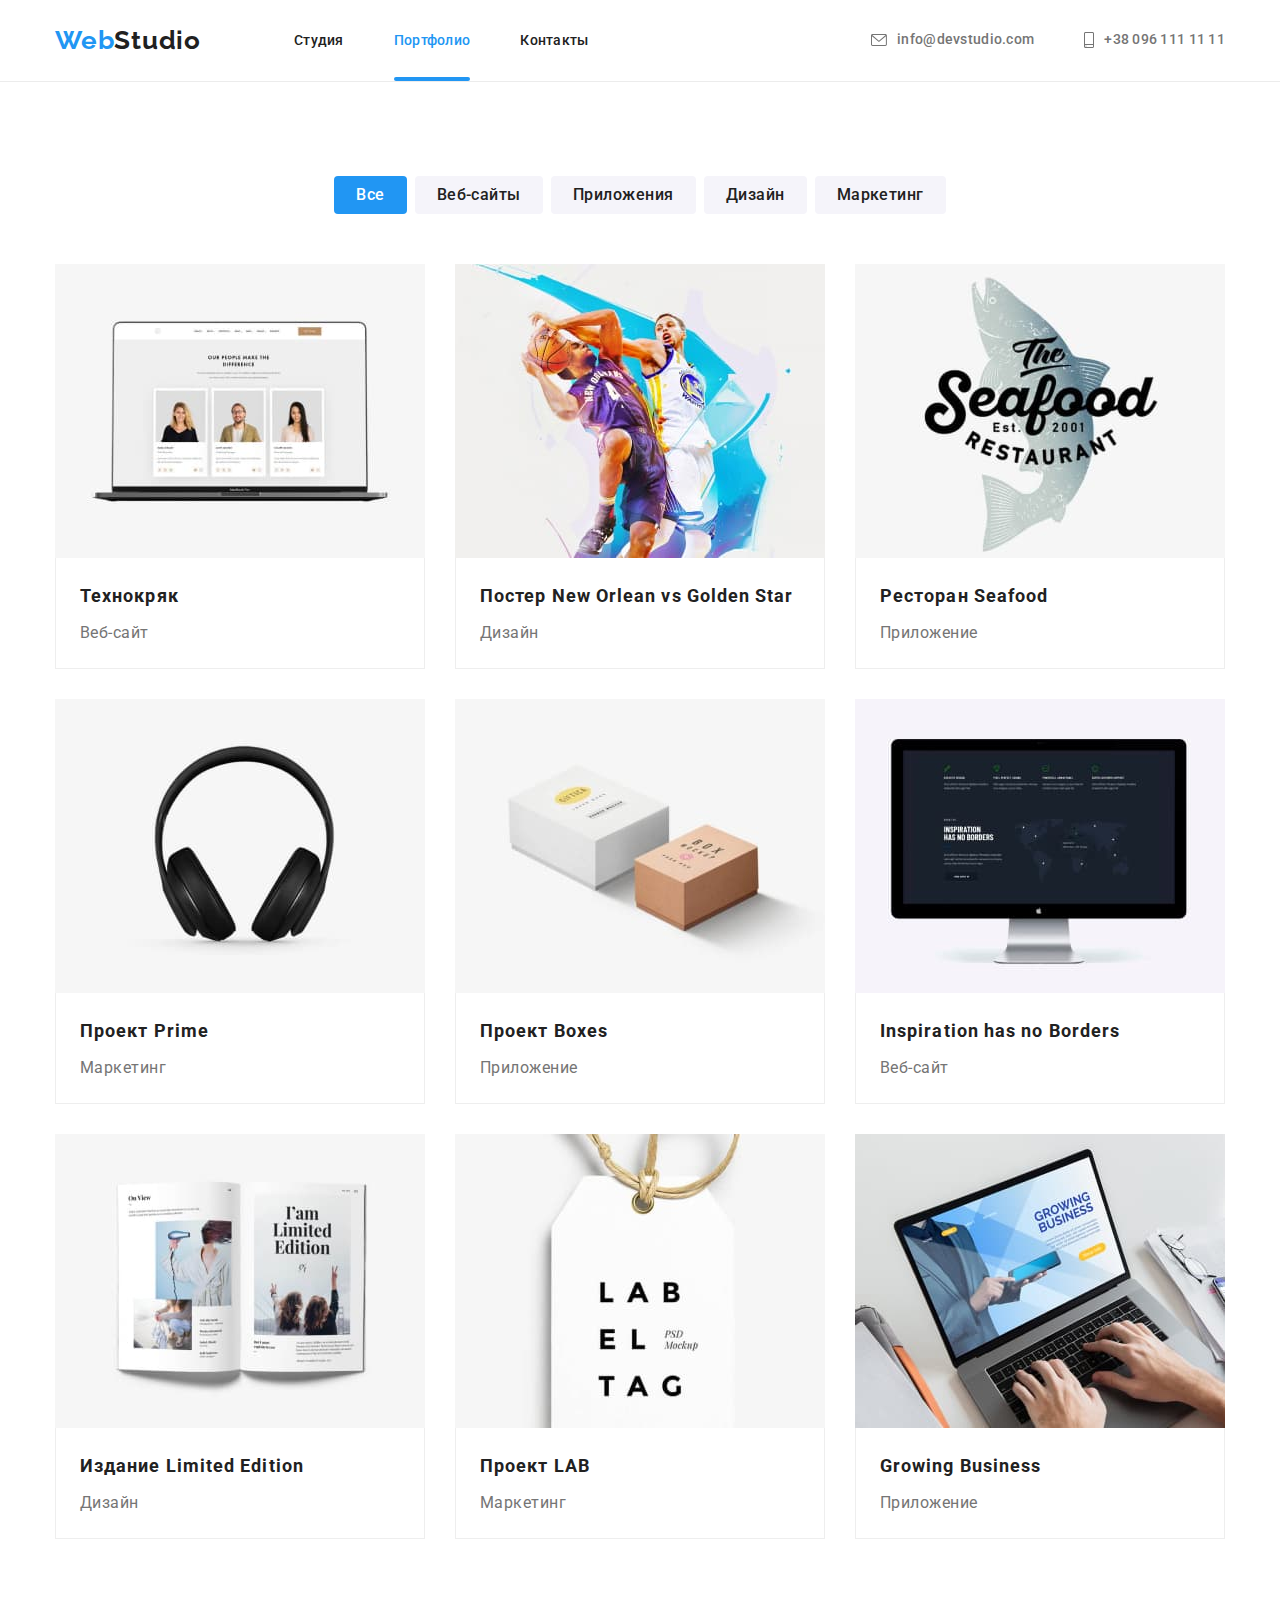
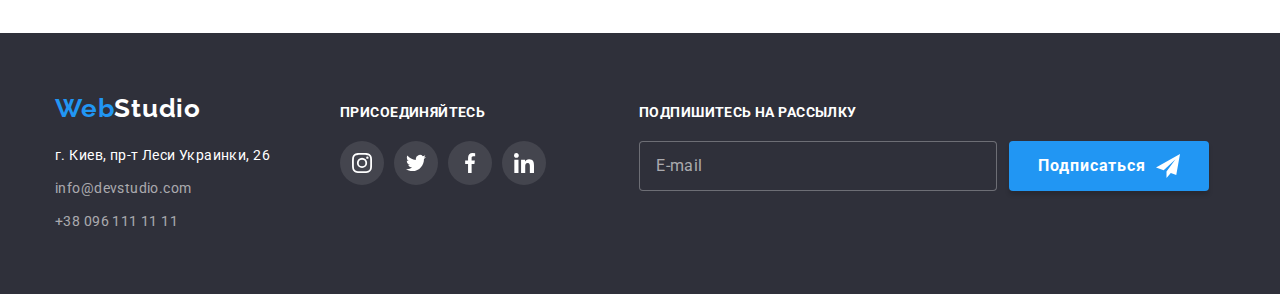
==== commit 14a22e2e: "Виправлення помилок" ====
--- a/portfolio.html
+++ b/portfolio.html
@@ -16,6 +16,7 @@
     />
     <title>Вебстудия</title>
     <link rel="stylesheet" href="./css/styles.css" />
+    <link rel="stylesheet" href="./css/main.min.css" />
   </head>
   <body>
     <header class="header">
@@ -104,7 +105,12 @@
             <li class="example-list__item">
               <a href="" class="example-link link">
                 <div class="example-link__thumb">
-                  <img class="photo" src="./images/img9.jpg" alt="баскетболисты" width="370" />
+                  <img
+                    class="example-link__photo"
+                    src="./images/img9.jpg"
+                    alt="баскетболисты"
+                    width="370"
+                  />
                   <p class="example-link__thumb-text">
                     Ресурс предлагает комплексные предложения с разным уровнем функционала и
                     сервисов. Все это позволит посетителю получить исчерпывающие сведения о компании
@@ -120,7 +126,12 @@
             <li class="example-list__item">
               <a href="" class="example-link link">
                 <div class="example-link__thumb">
-                  <img class="photo" src="./images/img10.jpg" alt="логотип ресторана" width="370" />
+                  <img
+                    class="example-link__photo"
+                    src="./images/img10.jpg"
+                    alt="логотип ресторана"
+                    width="370"
+                  />
                   <p class="example-link__thumb-text">
                     Ресурс предлагает комплексные предложения с разным уровнем функционала и
                     сервисов. Все это позволит посетителю получить исчерпывающие сведения о компании
@@ -136,7 +147,12 @@
             <li class="example-list__item">
               <a href="" class="example-link link">
                 <div class="example-link__thumb">
-                  <img class="photo" src="./images/img11.jpg" alt="наушники" width="370" />
+                  <img
+                    class="example-link__photo"
+                    src="./images/img11.jpg"
+                    alt="наушники"
+                    width="370"
+                  />
                   <p class="example-link__thumb-text">
                     Ресурс предлагает комплексные предложения с разным уровнем функционала и
                     сервисов. Все это позволит посетителю получить исчерпывающие сведения о компании
@@ -152,7 +168,12 @@
             <li class="example-list__item">
               <a href="" class="example-link link">
                 <div class="example-link__thumb">
-                  <img class="photo" src="./images/img12.jpg" alt="коробки" width="370" />
+                  <img
+                    class="example-link__photo"
+                    src="./images/img12.jpg"
+                    alt="коробки"
+                    width="370"
+                  />
                   <p class="example-link__thumb-text">
                     Ресурс предлагает комплексные предложения с разным уровнем функционала и
                     сервисов. Все это позволит посетителю получить исчерпывающие сведения о компании
@@ -168,7 +189,12 @@
             <li class="example-list__item">
               <a href="" class="example-link link">
                 <div class="example-link__thumb">
-                  <img class="photo" src="./images/img13.jpg" alt="монитор" width="370" />
+                  <img
+                    class="example-link__photo"
+                    src="./images/img13.jpg"
+                    alt="монитор"
+                    width="370"
+                  />
                   <p class="example-link__thumb-text">
                     Ресурс предлагает комплексные предложения с разным уровнем функционала и
                     сервисов. Все это позволит посетителю получить исчерпывающие сведения о компании
@@ -184,7 +210,12 @@
             <li class="example-list__item">
               <a href="" class="example-link link">
                 <div class="example-link__thumb">
-                  <img class="photo" src="./images/img14.jpg" alt="журнал" width="370" />
+                  <img
+                    class="example-link__photo"
+                    src="./images/img14.jpg"
+                    alt="журнал"
+                    width="370"
+                  />
                   <p class="example-link__thumb-text">
                     Ресурс предлагает комплексные предложения с разным уровнем функционала и
                     сервисов. Все это позволит посетителю получить исчерпывающие сведения о компании
@@ -200,7 +231,12 @@
             <li class="example-list__item">
               <a href="" class="example-link link">
                 <div class="example-link__thumb">
-                  <img class="photo" src="./images/img15.jpg" alt="бирка" width="370" />
+                  <img
+                    class="example-link__photo"
+                    src="./images/img15.jpg"
+                    alt="бирка"
+                    width="370"
+                  />
                   <p class="example-link__thumb-text">
                     Ресурс предлагает комплексные предложения с разным уровнем функционала и
                     сервисов. Все это позволит посетителю получить исчерпывающие сведения о компании
@@ -217,7 +253,7 @@
               <a href="" class="example-link link">
                 <div class="example-link__thumb">
                   <img
-                    class="photo"
+                    class="example-link__photo"
                     src="./images/img16.jpg"
                     alt="человек работает за ноутбуком"
                     width="370"
--- a/css/styles.css
+++ b/css/styles.css
@@ -162,7 +162,6 @@
   position: absolute;
   left: 0;
   bottom: -1px;
-  display: block;
   width: 100%;
   height: 4px;
   border-radius: 2px;
@@ -209,7 +208,6 @@
 }
 
 .contacts-list__icon {
-  display: block;
   margin-right: 10px;
   fill: currentColor;
 }
@@ -537,10 +535,6 @@
 .footer-list__link:focus {
   background-color: var(--accent-color);
 }
-
-/* .footer-subscribe__title {
-  display: block;
-} */
 
 .subscribe-form {
   display: flex;
--- a/css/main.min.css
+++ b/css/main.min.css
@@ -0,0 +1 @@
+:root{--title-text-color: #212121;--primary-text-color: #757575;--accent-color: #2196f3;--secondary-accent-color: #188ce8;--primary-background-color: #e5e5e5;--secondary-background-color: #ffffff;--accent-background-color: #2f303a;--secondary-accent-background-color: #f5f4fa;--header-border-color: #ececec;--portfolio-border-color: #eeeeee;--social-icon-color: #afb1b8;--transition-color: color 250ms cubic-bezier(0.4, 0, 0.2, 1);--transition-background-color: background-color 250ms cubic-bezier(0.4, 0, 0.2, 1);--transition: color 250ms cubic-bezier(0.4, 0, 0.2, 1), background-color 250ms cubic-bezier(0.4, 0, 0.2, 1)}h1,h2,h3,h4,h5,h6,p{margin:0}ul,ol{margin:0;padding-left:0}/*# sourceMappingURL=main.min.css.map */